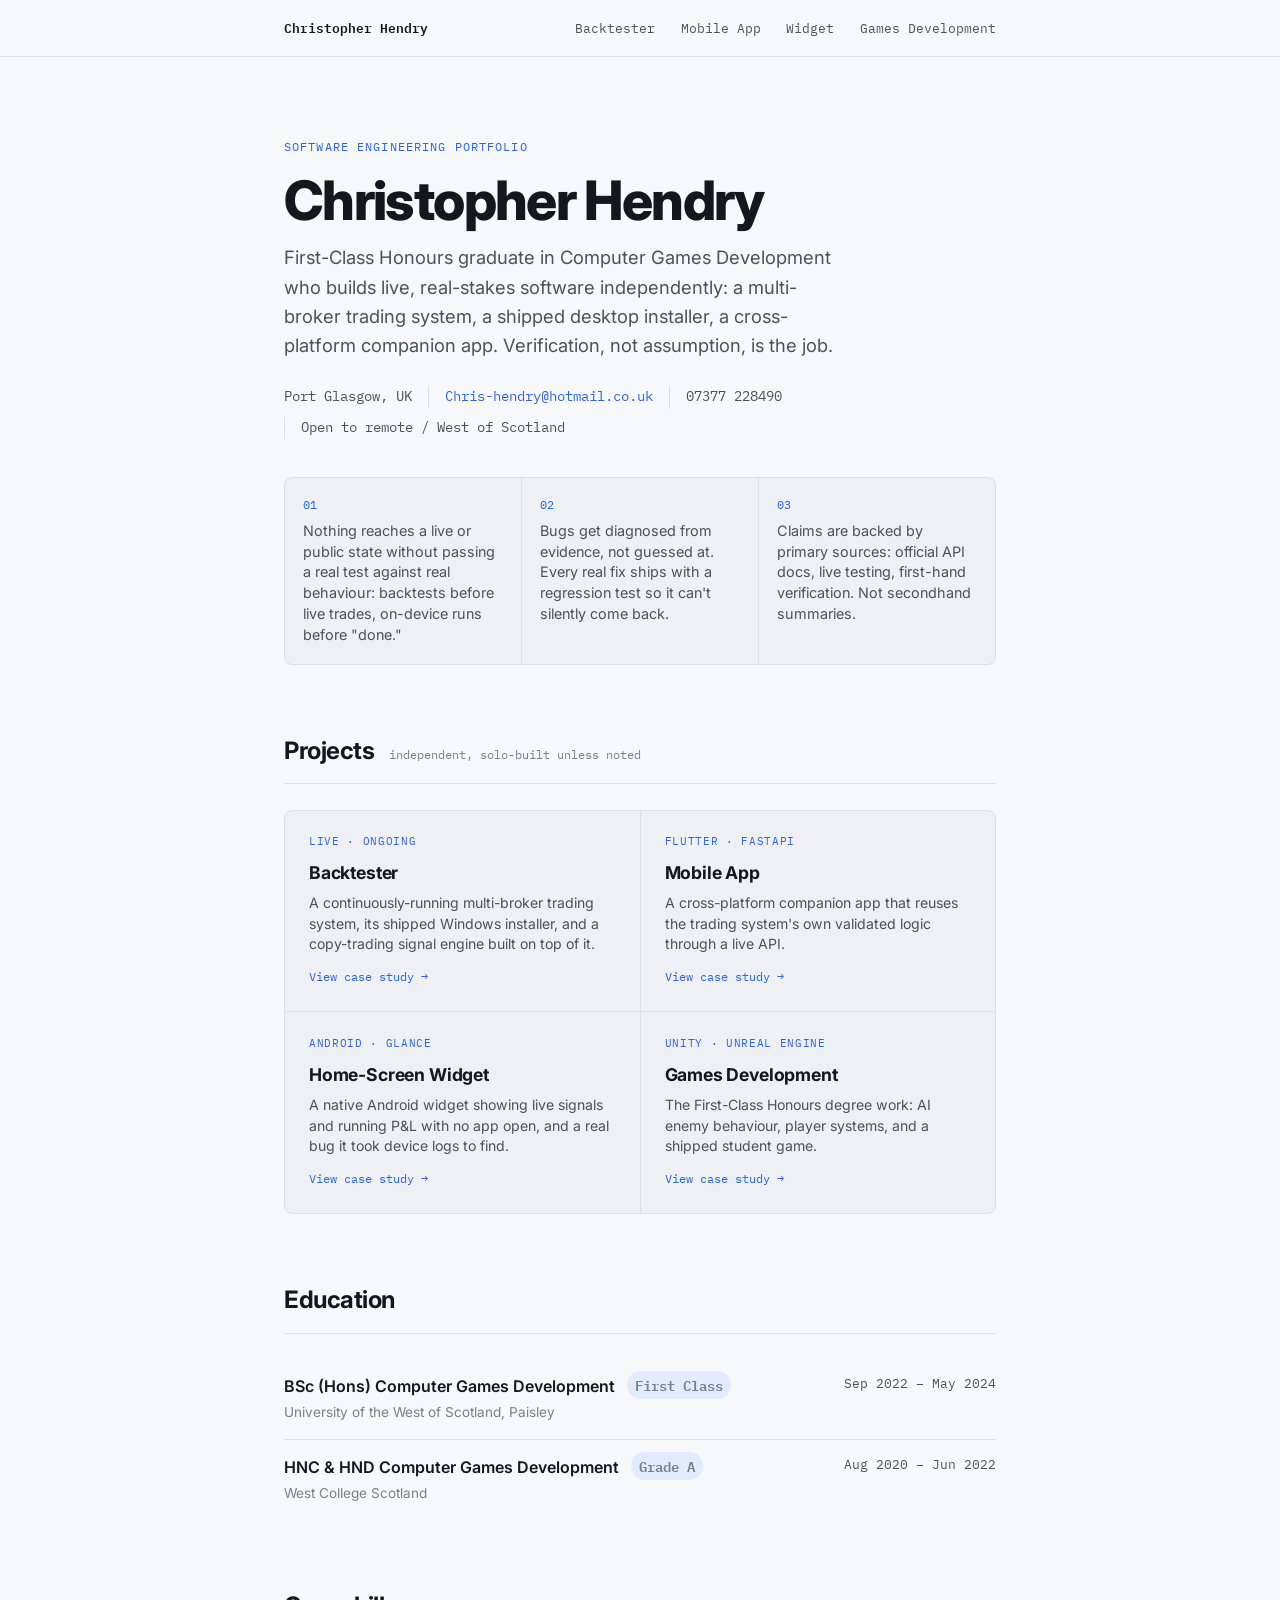
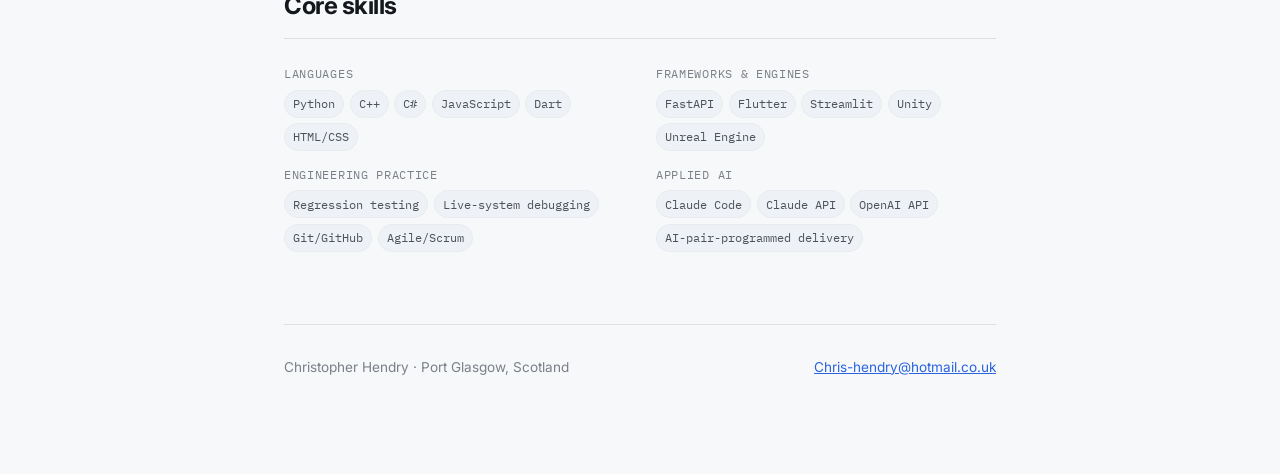
==== index.html @ 82032f60 "Split into a multi-page site Separate pages for backtester, mobile app, and widget instead of one lo" ====
<!doctype html>
<html lang="en">
<head>
<meta charset="utf-8">
<meta name="viewport" content="width=device-width, initial-scale=1">
<title>Christopher Hendry</title>
<meta name="description" content="Software engineering portfolio: a live multi-broker trading system, a shipped desktop installer, a mobile companion app, and games development work.">
<link rel="stylesheet" href="styles.css">
</head>
<body>

<nav class="site-nav">
  <div class="site-nav-inner">
    <a class="brand" href="index.html">Christopher Hendry</a>
    <a href="backtester.html">Backtester</a>
    <a href="mobile-app.html">Mobile App</a>
    <a href="widget.html">Widget</a>
    <a href="games-development.html">Games Development</a>
  </div>
</nav>

<div class="wrap">

  <header class="hero">
    <p class="eyebrow">Software Engineering Portfolio</p>
    <h1>Christopher Hendry</h1>
    <p class="tagline">First-Class Honours graduate in Computer Games Development who builds live, real-stakes software independently: a multi-broker trading system, a shipped desktop installer, a cross-platform companion app. Verification, not assumption, is the job.</p>
    <div class="contact-row">
      <span>Port Glasgow, UK</span>
      <a href="mailto:Chris-hendry@hotmail.co.uk">Chris-hendry@hotmail.co.uk</a>
      <span>07377 228490</span>
      <span>Open to remote / West of Scotland</span>
    </div>

    <div class="principles">
      <div class="principle">
        <span class="num">01</span>
        <p>Nothing reaches a live or public state without passing a real test against real behaviour: backtests before live trades, on-device runs before "done."</p>
      </div>
      <div class="principle">
        <span class="num">02</span>
        <p>Bugs get diagnosed from evidence, not guessed at. Every real fix ships with a regression test so it can't silently come back.</p>
      </div>
      <div class="principle">
        <span class="num">03</span>
        <p>Claims are backed by primary sources: official API docs, live testing, first-hand verification. Not secondhand summaries.</p>
      </div>
    </div>
  </header>

  <section>
    <div class="section-head">
      <h2>Projects</h2>
      <span class="section-note">independent, solo-built unless noted</span>
    </div>

    <div class="project-grid">
      <a class="project-card" href="backtester.html">
        <div class="tag-line">Live · Ongoing</div>
        <h3>Backtester</h3>
        <p>A continuously-running multi-broker trading system, its shipped Windows installer, and a copy-trading signal engine built on top of it.</p>
        <span class="go">View case study →</span>
      </a>
      <a class="project-card" href="mobile-app.html">
        <div class="tag-line">Flutter · FastAPI</div>
        <h3>Mobile App</h3>
        <p>A cross-platform companion app that reuses the trading system's own validated logic through a live API.</p>
        <span class="go">View case study →</span>
      </a>
      <a class="project-card" href="widget.html">
        <div class="tag-line">Android · Glance</div>
        <h3>Home-Screen Widget</h3>
        <p>A native Android widget showing live signals and running P&amp;L with no app open, and a real bug it took device logs to find.</p>
        <span class="go">View case study →</span>
      </a>
      <a class="project-card" href="games-development.html">
        <div class="tag-line">Unity · Unreal Engine</div>
        <h3>Games Development</h3>
        <p>The First-Class Honours degree work: AI enemy behaviour, player systems, and a shipped student game.</p>
        <span class="go">View case study →</span>
      </a>
    </div>
  </section>

  <section>
    <div class="section-head"><h2>Education</h2></div>
    <div class="edu-row">
      <div class="what"><strong>BSc (Hons) Computer Games Development <span class="grade">First Class</span></strong><span>University of the West of Scotland, Paisley</span></div>
      <div class="when">Sep 2022 – May 2024</div>
    </div>
    <div class="edu-row">
      <div class="what"><strong>HNC &amp; HND Computer Games Development <span class="grade">Grade A</span></strong><span>West College Scotland</span></div>
      <div class="when">Aug 2020 – Jun 2022</div>
    </div>
  </section>

  <section>
    <div class="section-head"><h2>Core skills</h2></div>
    <div class="skills-grid">
      <div>
        <div class="group-label">Languages</div>
        <div class="tags"><span>Python</span><span>C++</span><span>C#</span><span>JavaScript</span><span>Dart</span><span>HTML/CSS</span></div>
      </div>
      <div>
        <div class="group-label">Frameworks &amp; engines</div>
        <div class="tags"><span>FastAPI</span><span>Flutter</span><span>Streamlit</span><span>Unity</span><span>Unreal Engine</span></div>
      </div>
      <div>
        <div class="group-label">Engineering practice</div>
        <div class="tags"><span>Regression testing</span><span>Live-system debugging</span><span>Git/GitHub</span><span>Agile/Scrum</span></div>
      </div>
      <div>
        <div class="group-label">Applied AI</div>
        <div class="tags"><span>Claude Code</span><span>Claude API</span><span>OpenAI API</span><span>AI-pair-programmed delivery</span></div>
      </div>
    </div>
  </section>

  <footer>
    <span>Christopher Hendry · Port Glasgow, Scotland</span>
    <a href="mailto:Chris-hendry@hotmail.co.uk">Chris-hendry@hotmail.co.uk</a>
  </footer>

</div>
</body>
</html>
---- styles.css ----
@import url('https://fonts.googleapis.com/css2?family=Inter:wght@100..900&family=IBM+Plex+Mono:wght@400;500;600&display=swap');

:root {
  --bg: #0a0b0d;
  --bg-raised: #131519;
  --bg-raised-2: #1a1d22;
  --ink: #eef0f2;
  --ink-soft: #a7adb6;
  --ink-faint: #6b7178;
  --rule: rgba(255,255,255,0.10);
  --rule-soft: rgba(255,255,255,0.06);
  --accent: #5a93ff;
  --accent-bright: #85b2ff;
  --accent-ink: #dbe7ff;
  --accent-soft: rgba(90,147,255,0.14);
  --tag-bg: rgba(255,255,255,0.05);
  --tag-ink: #c3c8d1;
  --link: #85b2ff;
}

@media (prefers-color-scheme: light) {
  :root:not([data-theme="dark"]) {
    --bg: #f7f8fa;
    --bg-raised: #eef0f3;
    --bg-raised-2: #e4e7ec;
    --ink: #14171c;
    --ink-soft: #4b525a;
    --ink-faint: #7a8087;
    --rule: #dde1e6;
    --rule-soft: #e8ebef;
    --accent: #2b64e0;
    --accent-bright: #1d4fc0;
    --accent-ink: #123a8f;
    --accent-soft: #e2ebff;
    --tag-bg: #eef1f5;
    --tag-ink: #3c434b;
    --link: #2b64e0;
  }
}

:root[data-theme="light"] {
  --bg: #f7f8fa;
  --bg-raised: #eef0f3;
  --bg-raised-2: #e4e7ec;
  --ink: #14171c;
  --ink-soft: #4b525a;
  --ink-faint: #7a8087;
  --rule: #dde1e6;
  --rule-soft: #e8ebef;
  --accent: #2b64e0;
  --accent-bright: #1d4fc0;
  --accent-ink: #123a8f;
  --accent-soft: #e2ebff;
  --tag-bg: #eef1f5;
  --tag-ink: #3c434b;
  --link: #2b64e0;
}

* { box-sizing: border-box; }
html { background: var(--bg); }
body {
  background: var(--bg);
  color: var(--ink);
  font-family: 'Inter', system-ui, -apple-system, sans-serif;
  font-size: 16px;
  line-height: 1.6;
  margin: 0;
}
::selection { background: var(--accent-soft); color: var(--accent-ink); }
a { color: var(--link); }

.wrap { max-width: 760px; margin: 0 auto; padding: 0 1.5rem 6rem; }

/* ---------- Site nav ---------- */
.site-nav {
  border-bottom: 1px solid var(--rule);
  margin-bottom: 3rem;
}
.site-nav-inner {
  max-width: 760px;
  margin: 0 auto;
  padding: 1.1rem 1.5rem;
  display: flex;
  align-items: center;
  gap: 1.6rem;
  flex-wrap: wrap;
}
.site-nav a {
  font-family: 'IBM Plex Mono', monospace;
  font-size: 0.82rem;
  text-decoration: none;
  color: var(--ink-soft);
}
.site-nav a.brand {
  color: var(--ink);
  font-weight: 600;
  margin-right: auto;
}
.site-nav a:not(.brand):hover { color: var(--ink); }
.site-nav a.active { color: var(--accent); }

/* ---------- Hero (index only) ---------- */
header.hero { padding-top: 2rem; margin-bottom: 3.5rem; }
.eyebrow {
  font-family: 'IBM Plex Mono', monospace;
  font-size: 0.78rem;
  letter-spacing: 0.09em;
  text-transform: uppercase;
  color: var(--accent);
  margin: 0 0 0.9rem;
}
h1 {
  font-family: 'Inter', sans-serif;
  font-weight: 800;
  font-size: clamp(2.4rem, 6vw, 3.4rem);
  line-height: 1.05;
  margin: 0 0 0.9rem;
  text-wrap: balance;
  letter-spacing: -0.03em;
}
.tagline {
  font-size: 1.15rem;
  color: var(--ink-soft);
  max-width: 46ch;
  text-wrap: balance;
  margin: 0 0 1.6rem;
}
.contact-row {
  display: flex;
  flex-wrap: wrap;
  gap: 0.5rem 0;
  font-family: 'IBM Plex Mono', monospace;
  font-size: 0.85rem;
  color: var(--ink-soft);
}
.contact-row span, .contact-row a {
  padding: 0 1rem;
  border-left: 1px solid var(--rule);
}
.contact-row span:first-child, .contact-row a:first-child {
  padding-left: 0;
  border-left: none;
}
.contact-row a { text-decoration: none; border-bottom: 1px solid transparent; }
.contact-row a:hover { border-bottom-color: var(--link); }

.principles {
  display: grid;
  grid-template-columns: repeat(3, 1fr);
  gap: 1px;
  background: var(--rule);
  border: 1px solid var(--rule);
  border-radius: 8px;
  overflow: hidden;
  margin: 2.4rem 0 0;
}
.principle { background: var(--bg-raised); padding: 1.1rem 1.15rem; }
.principle .num {
  font-family: 'IBM Plex Mono', monospace;
  font-size: 0.72rem;
  color: var(--accent);
  display: block;
  margin-bottom: 0.4rem;
}
.principle p { margin: 0; font-size: 0.9rem; color: var(--ink-soft); line-height: 1.45; }

/* ---------- Sections ---------- */
section { margin-top: 4.2rem; }
.section-head {
  display: flex;
  align-items: baseline;
  gap: 0.9rem;
  margin-bottom: 1.6rem;
  border-bottom: 1px solid var(--rule);
  padding-bottom: 0.8rem;
}
.section-head h2 {
  font-family: 'Inter', sans-serif;
  font-weight: 700;
  font-size: 1.5rem;
  letter-spacing: -0.02em;
  margin: 0;
}
.section-head .section-note {
  font-family: 'IBM Plex Mono', monospace;
  font-size: 0.75rem;
  color: var(--ink-faint);
}

/* ---------- Project hub cards (index only) ---------- */
.project-grid {
  display: grid;
  grid-template-columns: 1fr 1fr;
  gap: 1px;
  background: var(--rule);
  border: 1px solid var(--rule);
  border-radius: 8px;
  overflow: hidden;
}
.project-card {
  background: var(--bg-raised);
  padding: 1.4rem 1.5rem;
  text-decoration: none;
  color: inherit;
  display: block;
  transition: background 0.15s ease;
}
.project-card:hover { background: var(--bg-raised-2); }
.project-card .tag-line {
  font-family: 'IBM Plex Mono', monospace;
  font-size: 0.7rem;
  color: var(--accent);
  text-transform: uppercase;
  letter-spacing: 0.06em;
  margin-bottom: 0.5rem;
}
.project-card h3 {
  font-family: 'Inter', sans-serif;
  font-weight: 700;
  font-size: 1.1rem;
  letter-spacing: -0.01em;
  margin: 0 0 0.4rem;
  color: var(--ink);
}
.project-card p { margin: 0; font-size: 0.88rem; color: var(--ink-soft); line-height: 1.45; }
.project-card .go {
  display: inline-block;
  margin-top: 0.8rem;
  font-family: 'IBM Plex Mono', monospace;
  font-size: 0.78rem;
  color: var(--accent);
}

/* ---------- Page header (sub-pages) ---------- */
.page-header { padding-top: 2.5rem; margin-bottom: 3rem; }
.page-header .eyebrow { margin-bottom: 0.7rem; }
.page-header h1 { font-size: clamp(2rem, 5vw, 2.6rem); }
.page-header .tagline { font-size: 1.05rem; }

/* ---------- Case studies ---------- */
.case { padding: 1.8rem 0; border-bottom: 1px solid var(--rule); }
.case:last-child { border-bottom: none; }
.case-head {
  display: flex;
  justify-content: space-between;
  align-items: baseline;
  gap: 1rem;
  flex-wrap: wrap;
  margin-bottom: 0.5rem;
}
.case h3 {
  font-family: 'Inter', sans-serif;
  font-weight: 700;
  font-size: 1.25rem;
  letter-spacing: -0.015em;
  margin: 0;
}
.case .kind { font-family: 'IBM Plex Mono', monospace; font-size: 0.72rem; color: var(--ink-faint); white-space: nowrap; }
.case .summary { color: var(--ink-soft); margin: 0 0 0.9rem; max-width: 62ch; }

.stack { display: flex; flex-wrap: wrap; gap: 0.4rem; margin-bottom: 1.1rem; }
.stack span {
  font-family: 'IBM Plex Mono', monospace;
  font-size: 0.72rem;
  background: var(--tag-bg);
  color: var(--tag-ink);
  border: 1px solid var(--rule-soft);
  padding: 0.22rem 0.55rem;
  border-radius: 999px;
}

/* ---------- Image gallery ---------- */
.gallery { display: grid; grid-template-columns: repeat(auto-fill, minmax(150px, 1fr)); gap: 1rem; margin-top: 0.4rem; }
.gallery figure { margin: 0; background: var(--bg-raised); border: 1px solid var(--rule); border-radius: 8px; overflow: hidden; }
.gallery img { display: block; width: 100%; aspect-ratio: 9 / 19.5; object-fit: cover; object-position: top; border-bottom: 1px solid var(--rule); cursor: zoom-in; }
.gallery-wide { grid-template-columns: repeat(auto-fill, minmax(260px, 1fr)); }
.gallery-wide img { aspect-ratio: 16 / 10; object-position: top left; }
.gallery-single { grid-template-columns: minmax(220px, 320px); }
.gallery figcaption { padding: 0.6rem 0.7rem; font-size: 0.78rem; color: var(--ink-soft); line-height: 1.4; }
.gallery figcaption strong { color: var(--ink); }

.lightbox {
  position: fixed; inset: 0; background: rgba(3,4,5,0.88);
  display: none; align-items: center; justify-content: center;
  padding: 3vh 2vw; z-index: 50; cursor: zoom-out;
}
.lightbox.open { display: flex; }
.lightbox img { max-height: 94vh; max-width: 92vw; border-radius: 8px; box-shadow: 0 20px 60px rgba(0,0,0,0.5); }

/* ---------- Video embed ---------- */
.video-embed {
  position: relative;
  width: 100%;
  aspect-ratio: 16 / 9;
  background: var(--bg-raised);
  border: 1px solid var(--rule);
  border-radius: 8px;
  overflow: hidden;
  margin: 1.4rem 0;
}
.video-embed iframe { position: absolute; inset: 0; width: 100%; height: 100%; border: 0; }
.video-caption { font-size: 0.85rem; color: var(--ink-soft); margin-top: -0.6rem; margin-bottom: 1.4rem; }

/* ---------- Log entries ---------- */
.log { margin: 0; padding: 0; list-style: none; }
.log li { display: grid; grid-template-columns: 5.5rem 1fr; gap: 0.9rem; padding: 0.55rem 0; font-size: 0.93rem; align-items: baseline; }
.log li + li { border-top: 1px dashed var(--rule); }
.log .tag {
  font-family: 'IBM Plex Mono', monospace;
  font-size: 0.68rem;
  letter-spacing: 0.04em;
  text-transform: uppercase;
  color: var(--accent);
  padding-top: 0.15rem;
}
.log p { margin: 0; color: var(--ink-soft); }
.log strong { color: var(--ink); font-weight: 600; }

/* ---------- Education / skills (index only) ---------- */
.edu-row { display: flex; justify-content: space-between; gap: 1rem; flex-wrap: wrap; padding: 0.9rem 0; border-bottom: 1px solid var(--rule); }
.edu-row:last-child { border-bottom: none; }
.edu-row .what strong { display: block; font-size: 1rem; font-weight: 600; }
.edu-row .what span { color: var(--ink-faint); font-size: 0.85rem; }
.edu-row .when { font-family: 'IBM Plex Mono', monospace; font-size: 0.8rem; color: var(--ink-soft); white-space: nowrap; }
.grade {
  font-family: 'IBM Plex Mono', monospace;
  font-size: 0.72rem;
  color: var(--accent-ink);
  background: var(--accent-soft);
  padding: 0.15rem 0.5rem;
  border-radius: 999px;
  margin-left: 0.5rem;
}

.skills-grid { display: grid; grid-template-columns: 1fr 1fr; gap: 0.9rem 2rem; }
.skills-grid .group-label {
  font-family: 'IBM Plex Mono', monospace;
  font-size: 0.72rem;
  text-transform: uppercase;
  letter-spacing: 0.06em;
  color: var(--ink-faint);
  margin-bottom: 0.4rem;
}
.skills-grid .tags { display: flex; flex-wrap: wrap; gap: 0.35rem; }
.skills-grid .tags span {
  font-family: 'IBM Plex Mono', monospace;
  font-size: 0.76rem;
  color: var(--ink-soft);
  background: var(--tag-bg);
  border: 1px solid var(--rule-soft);
  padding: 0.2rem 0.5rem;
  border-radius: 999px;
}

footer {
  margin-top: 4.5rem;
  padding-top: 2rem;
  border-top: 1px solid var(--rule);
  color: var(--ink-faint);
  font-size: 0.85rem;
  display: flex;
  justify-content: space-between;
  flex-wrap: wrap;
  gap: 0.6rem;
}

@media (max-width: 620px) {
  .wrap { padding: 0 1.25rem 4rem; }
  .principles { grid-template-columns: 1fr; }
  .project-grid { grid-template-columns: 1fr; }
  .skills-grid { grid-template-columns: 1fr; }
  .log li { grid-template-columns: 1fr; gap: 0.15rem; }
  .contact-row span, .contact-row a { border-left: none; padding: 0; }
}
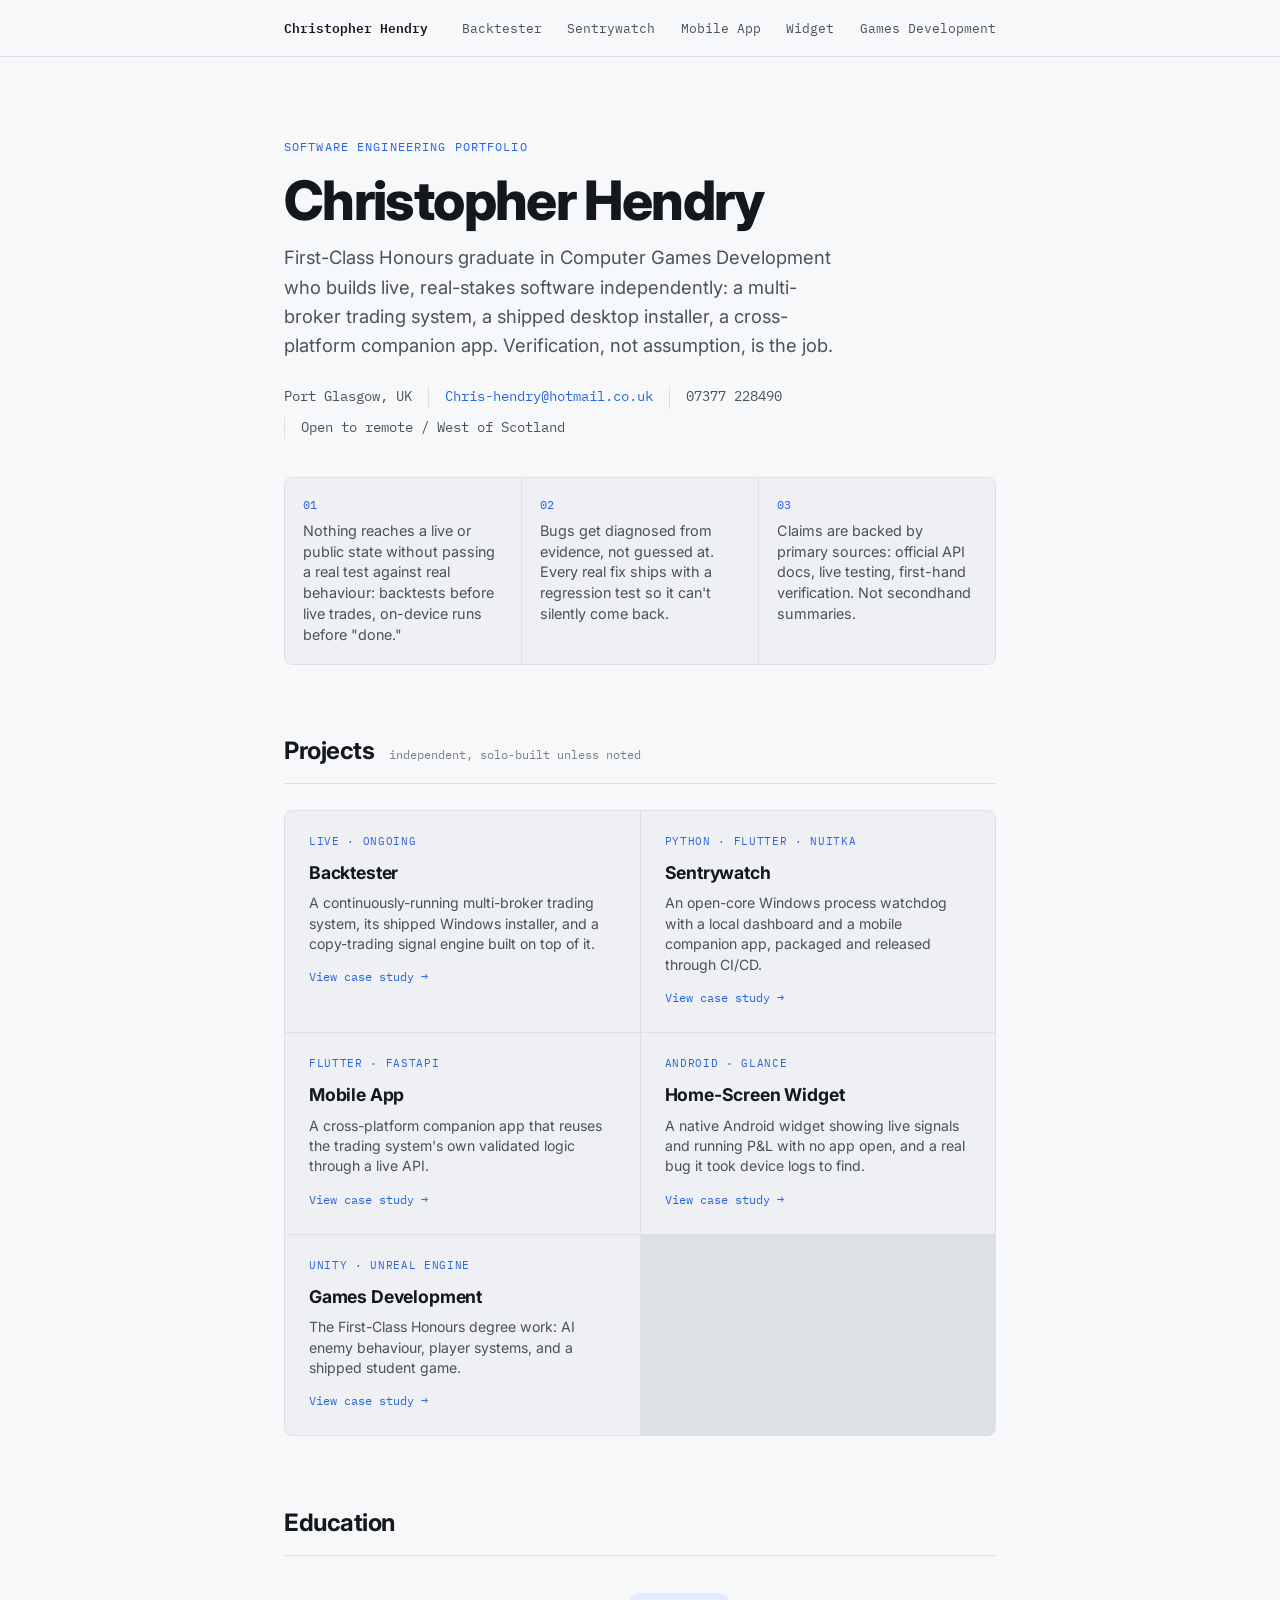
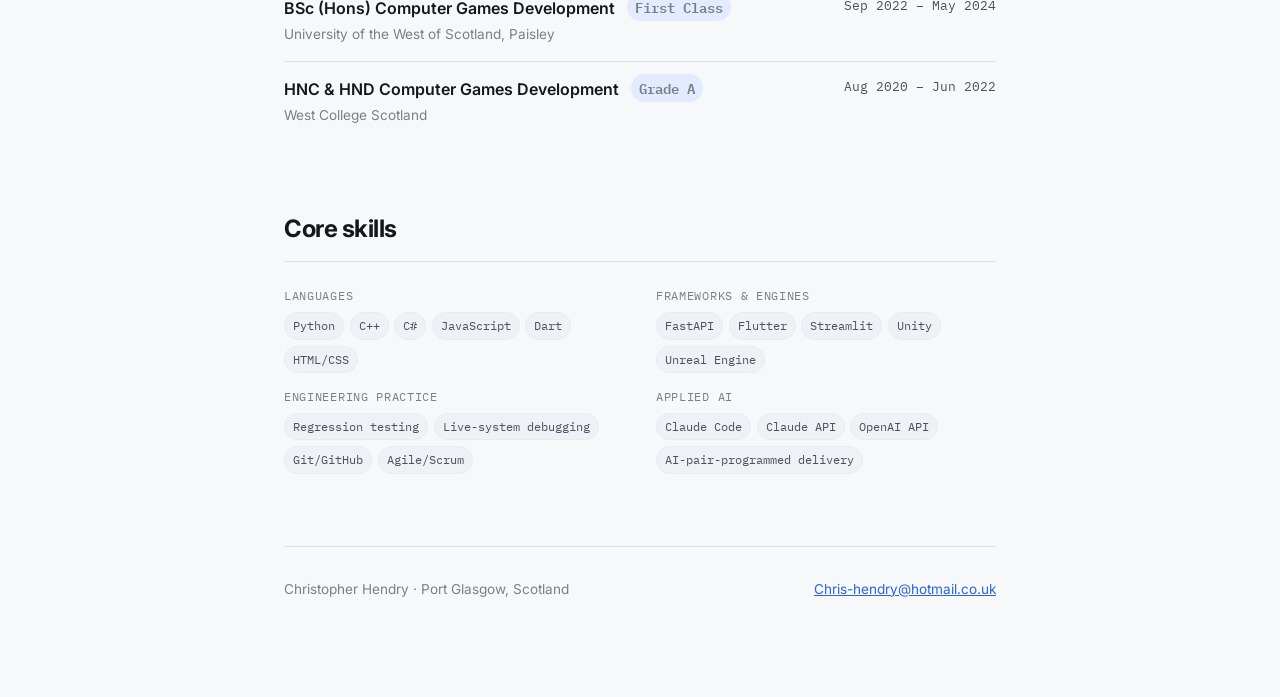
==== commit d1781d2e: "Add Sentrywatch case study page Open-core Windows process watchdog with a local dashboard and a Flut" ====
--- a/index.html
+++ b/index.html
@@ -13,6 +13,7 @@
   <div class="site-nav-inner">
     <a class="brand" href="index.html">Christopher Hendry</a>
     <a href="backtester.html">Backtester</a>
+    <a href="sentrywatch.html">Sentrywatch</a>
     <a href="mobile-app.html">Mobile App</a>
     <a href="widget.html">Widget</a>
     <a href="games-development.html">Games Development</a>
@@ -59,6 +60,12 @@
         <div class="tag-line">Live · Ongoing</div>
         <h3>Backtester</h3>
         <p>A continuously-running multi-broker trading system, its shipped Windows installer, and a copy-trading signal engine built on top of it.</p>
+        <span class="go">View case study →</span>
+      </a>
+      <a class="project-card" href="sentrywatch.html">
+        <div class="tag-line">Python · Flutter · Nuitka</div>
+        <h3>Sentrywatch</h3>
+        <p>An open-core Windows process watchdog with a local dashboard and a mobile companion app, packaged and released through CI/CD.</p>
         <span class="go">View case study →</span>
       </a>
       <a class="project-card" href="mobile-app.html">
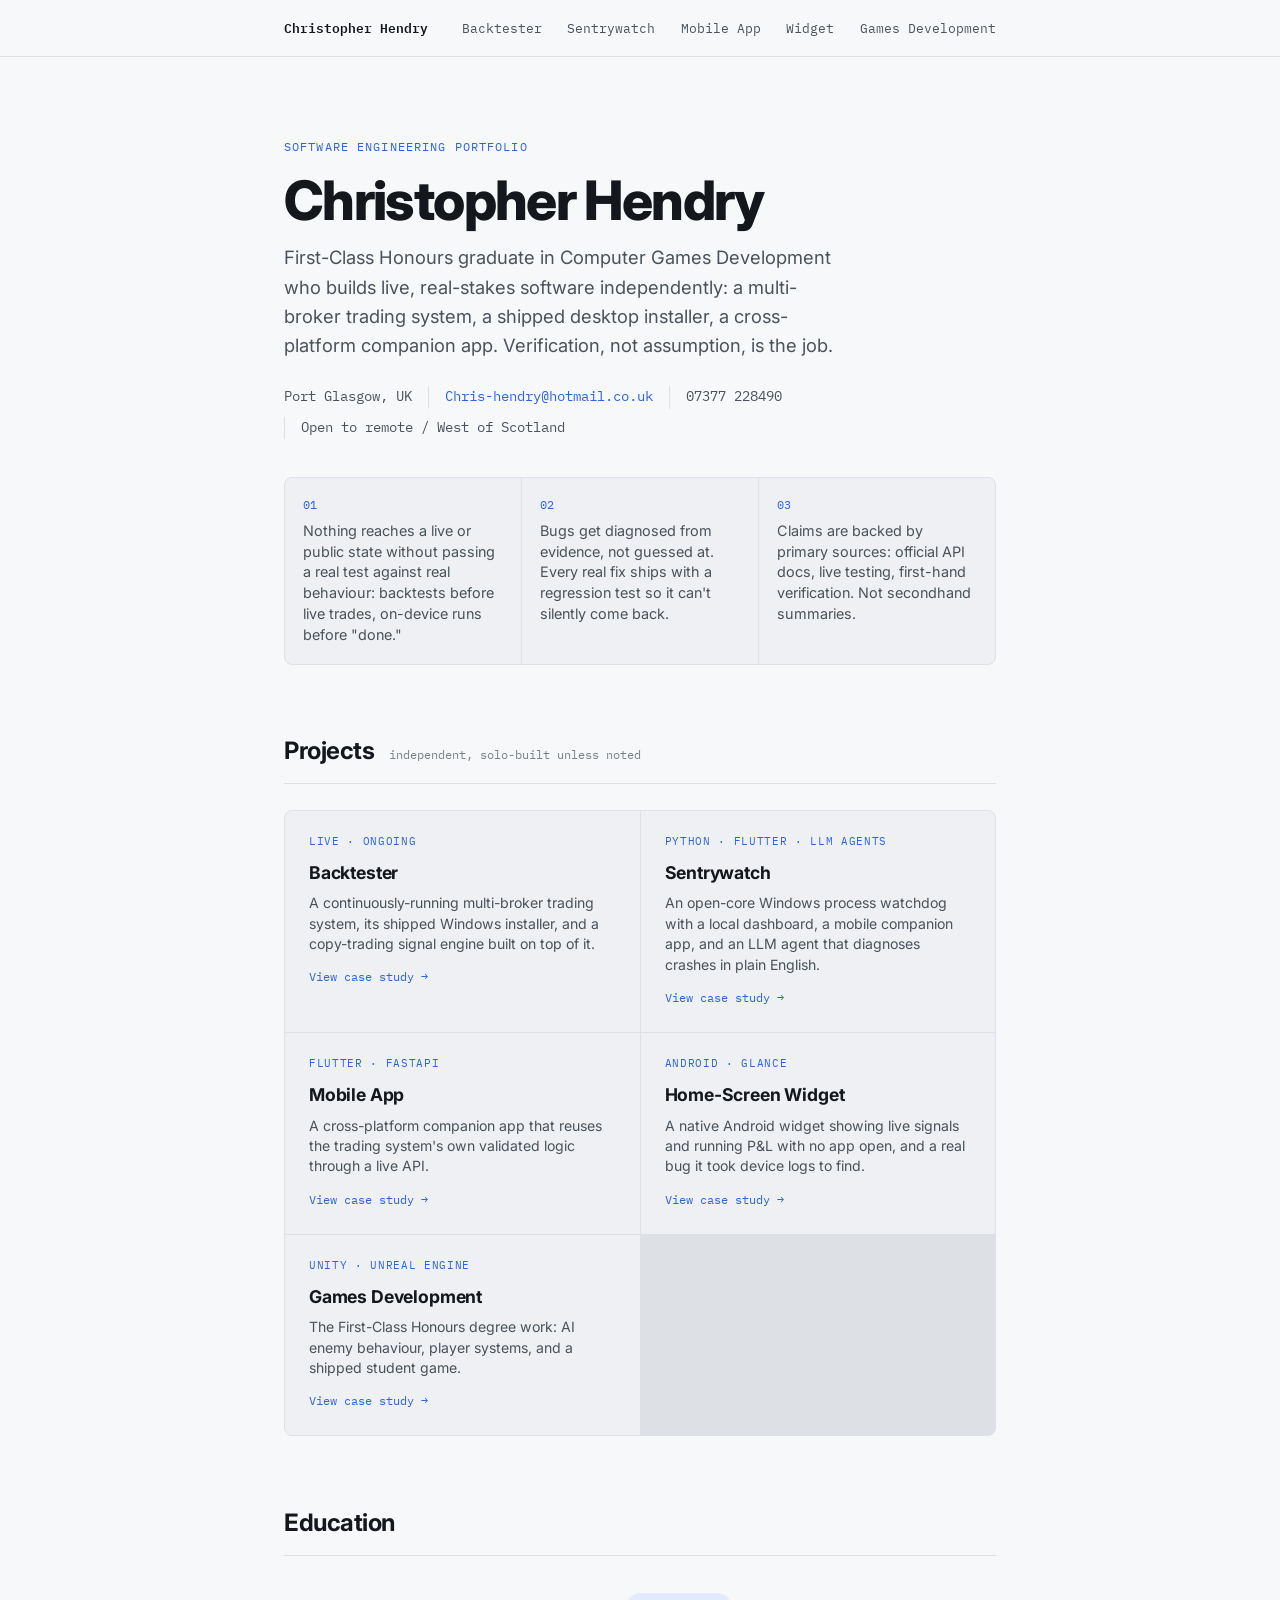
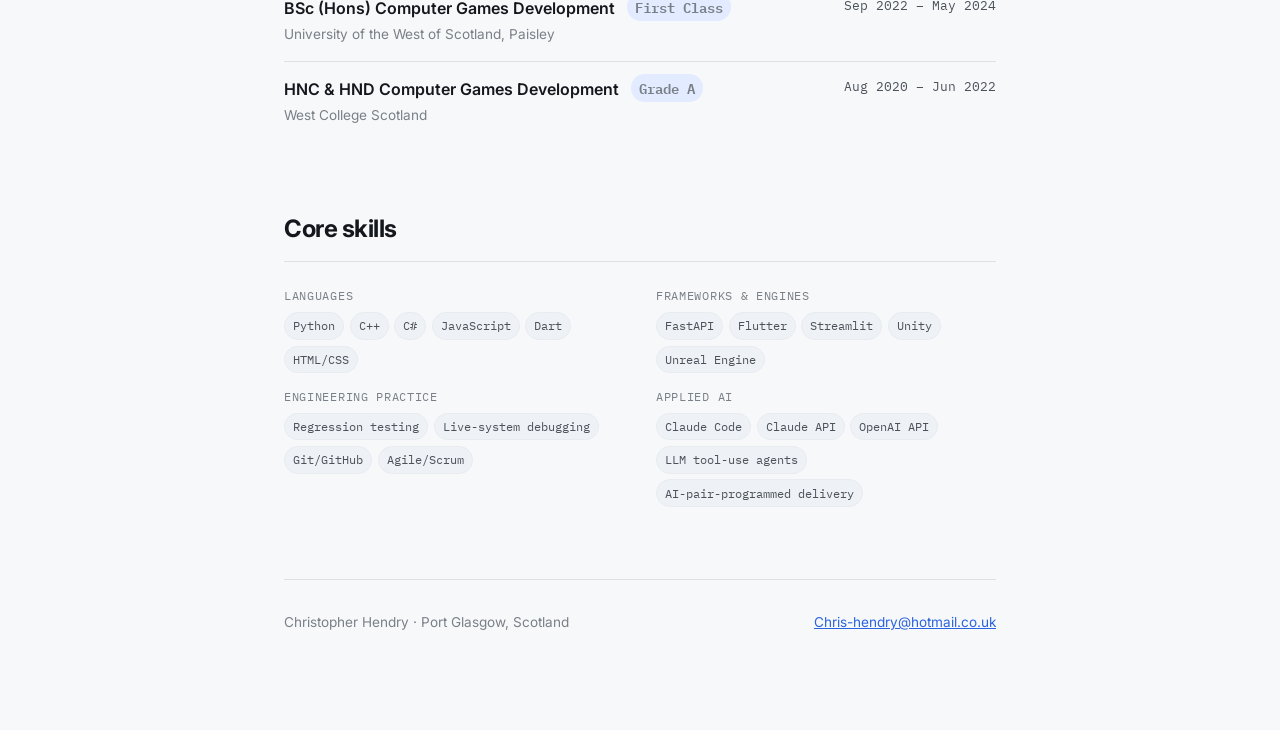
==== commit 09709b8c: "Add the AI Incident Copilot to the Sentrywatch case study New third case block covering the LLM tool" ====
--- a/index.html
+++ b/index.html
@@ -63,9 +63,9 @@
         <span class="go">View case study →</span>
       </a>
       <a class="project-card" href="sentrywatch.html">
-        <div class="tag-line">Python · Flutter · Nuitka</div>
+        <div class="tag-line">Python · Flutter · LLM Agents</div>
         <h3>Sentrywatch</h3>
-        <p>An open-core Windows process watchdog with a local dashboard and a mobile companion app, packaged and released through CI/CD.</p>
+        <p>An open-core Windows process watchdog with a local dashboard, a mobile companion app, and an LLM agent that diagnoses crashes in plain English.</p>
         <span class="go">View case study →</span>
       </a>
       <a class="project-card" href="mobile-app.html">
@@ -118,7 +118,7 @@
       </div>
       <div>
         <div class="group-label">Applied AI</div>
-        <div class="tags"><span>Claude Code</span><span>Claude API</span><span>OpenAI API</span><span>AI-pair-programmed delivery</span></div>
+        <div class="tags"><span>Claude Code</span><span>Claude API</span><span>OpenAI API</span><span>LLM tool-use agents</span><span>AI-pair-programmed delivery</span></div>
       </div>
     </div>
   </section>
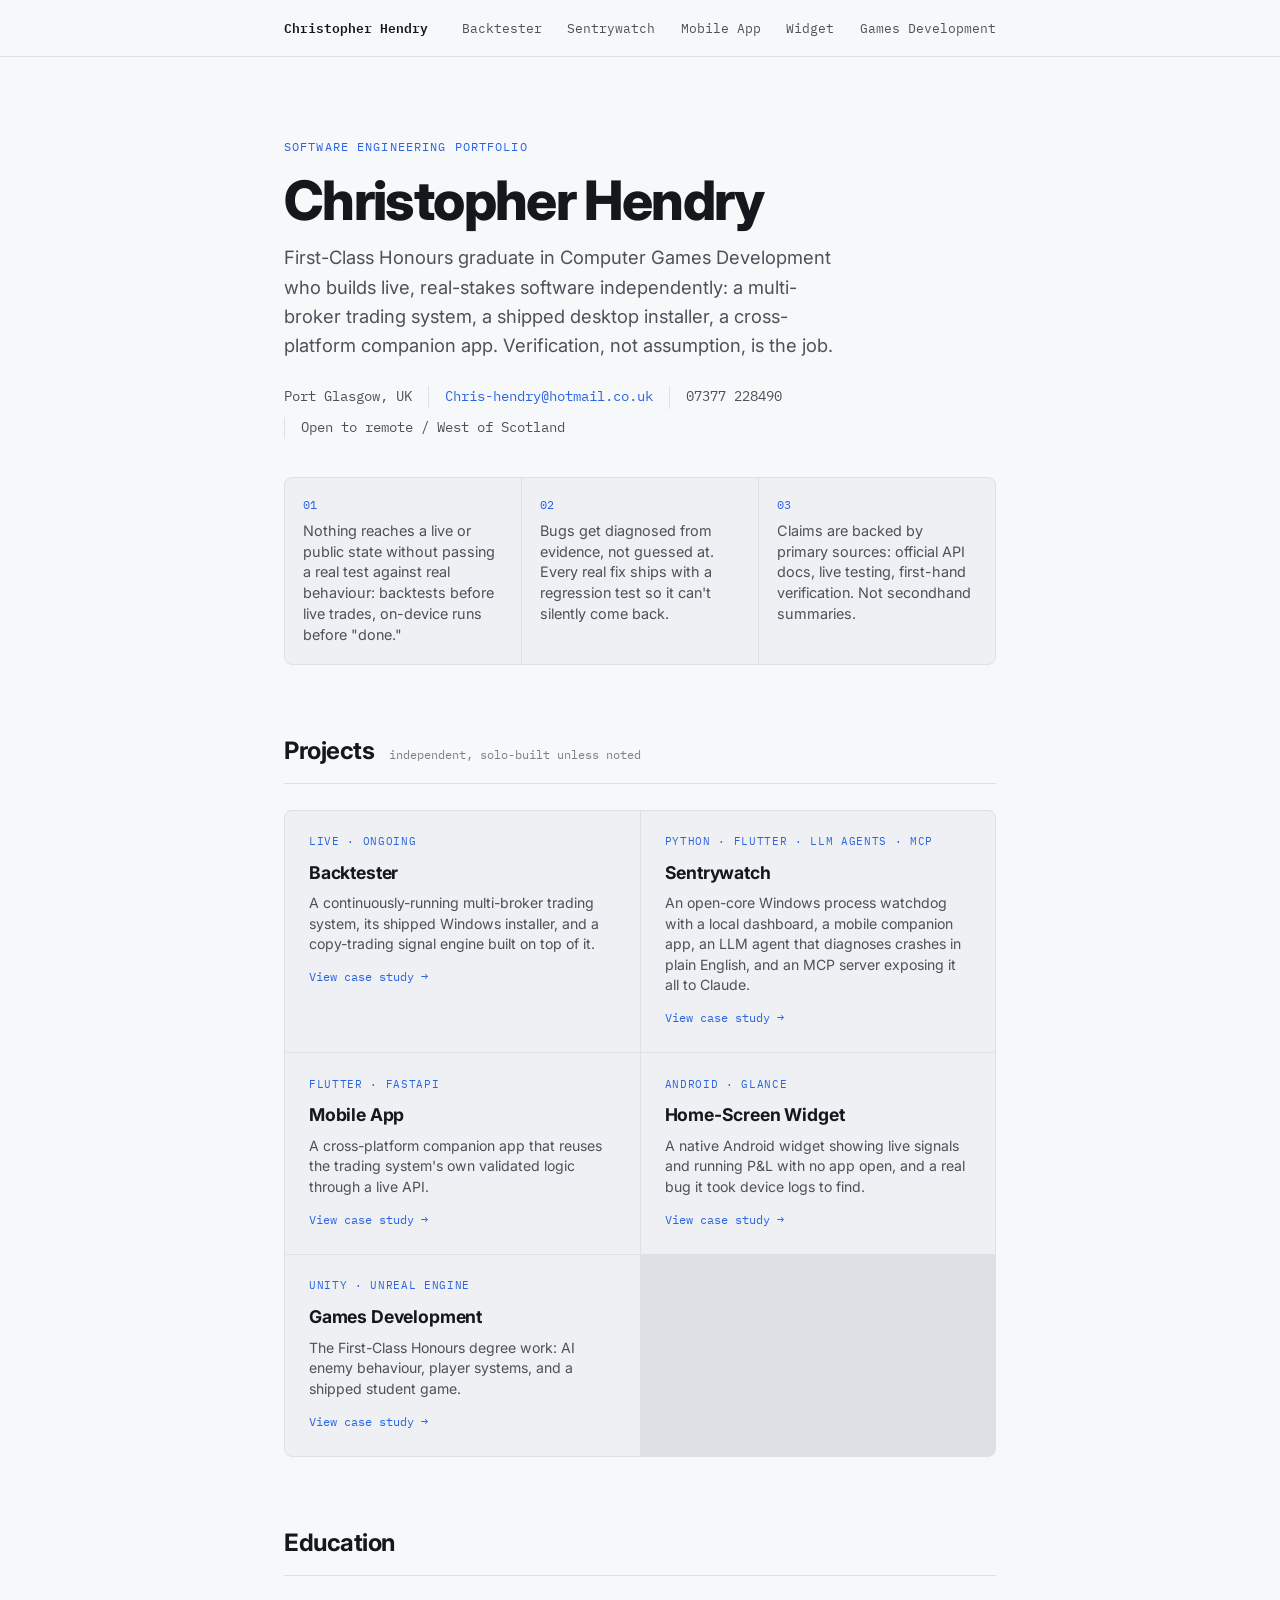
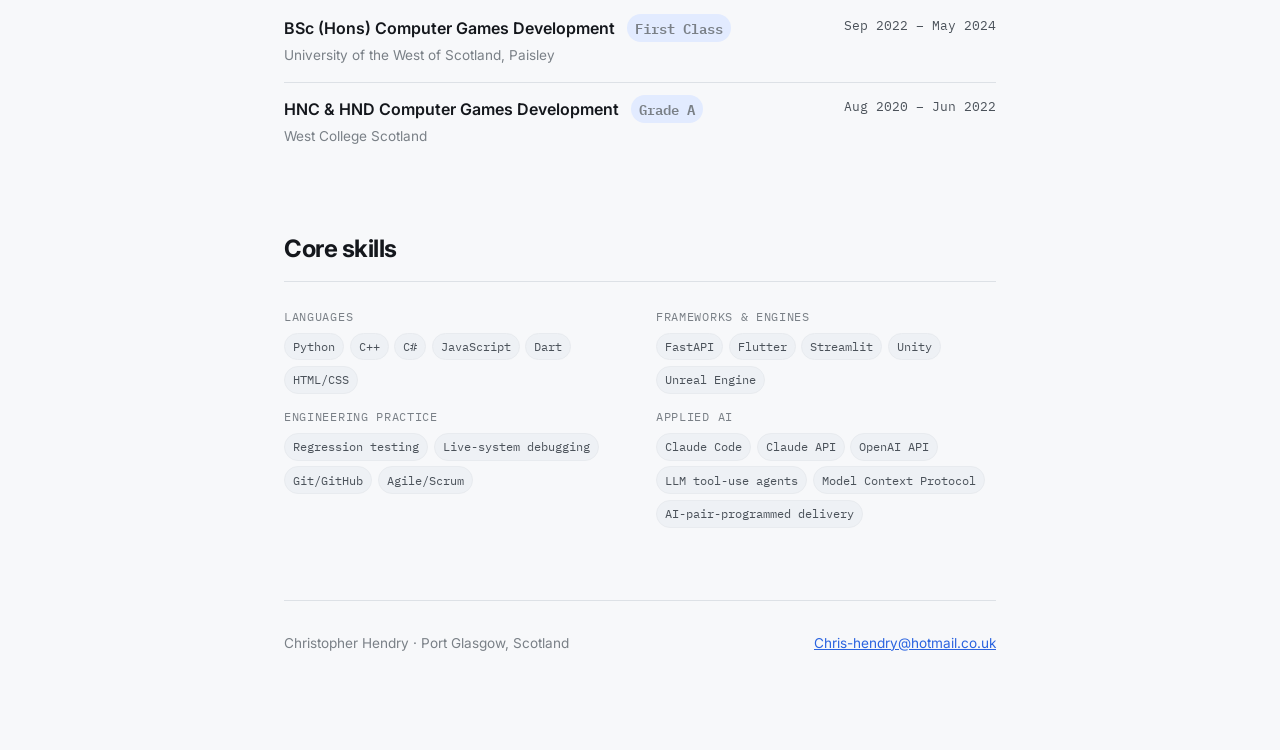
==== commit ea43e7a3: "Add Sentrywatch's MCP server to the case study Fourth case block for Sentrywatch: a real Model Conte" ====
--- a/index.html
+++ b/index.html
@@ -63,9 +63,9 @@
         <span class="go">View case study →</span>
       </a>
       <a class="project-card" href="sentrywatch.html">
-        <div class="tag-line">Python · Flutter · LLM Agents</div>
+        <div class="tag-line">Python · Flutter · LLM Agents · MCP</div>
         <h3>Sentrywatch</h3>
-        <p>An open-core Windows process watchdog with a local dashboard, a mobile companion app, and an LLM agent that diagnoses crashes in plain English.</p>
+        <p>An open-core Windows process watchdog with a local dashboard, a mobile companion app, an LLM agent that diagnoses crashes in plain English, and an MCP server exposing it all to Claude.</p>
         <span class="go">View case study →</span>
       </a>
       <a class="project-card" href="mobile-app.html">
@@ -118,7 +118,7 @@
       </div>
       <div>
         <div class="group-label">Applied AI</div>
-        <div class="tags"><span>Claude Code</span><span>Claude API</span><span>OpenAI API</span><span>LLM tool-use agents</span><span>AI-pair-programmed delivery</span></div>
+        <div class="tags"><span>Claude Code</span><span>Claude API</span><span>OpenAI API</span><span>LLM tool-use agents</span><span>Model Context Protocol</span><span>AI-pair-programmed delivery</span></div>
       </div>
     </div>
   </section>
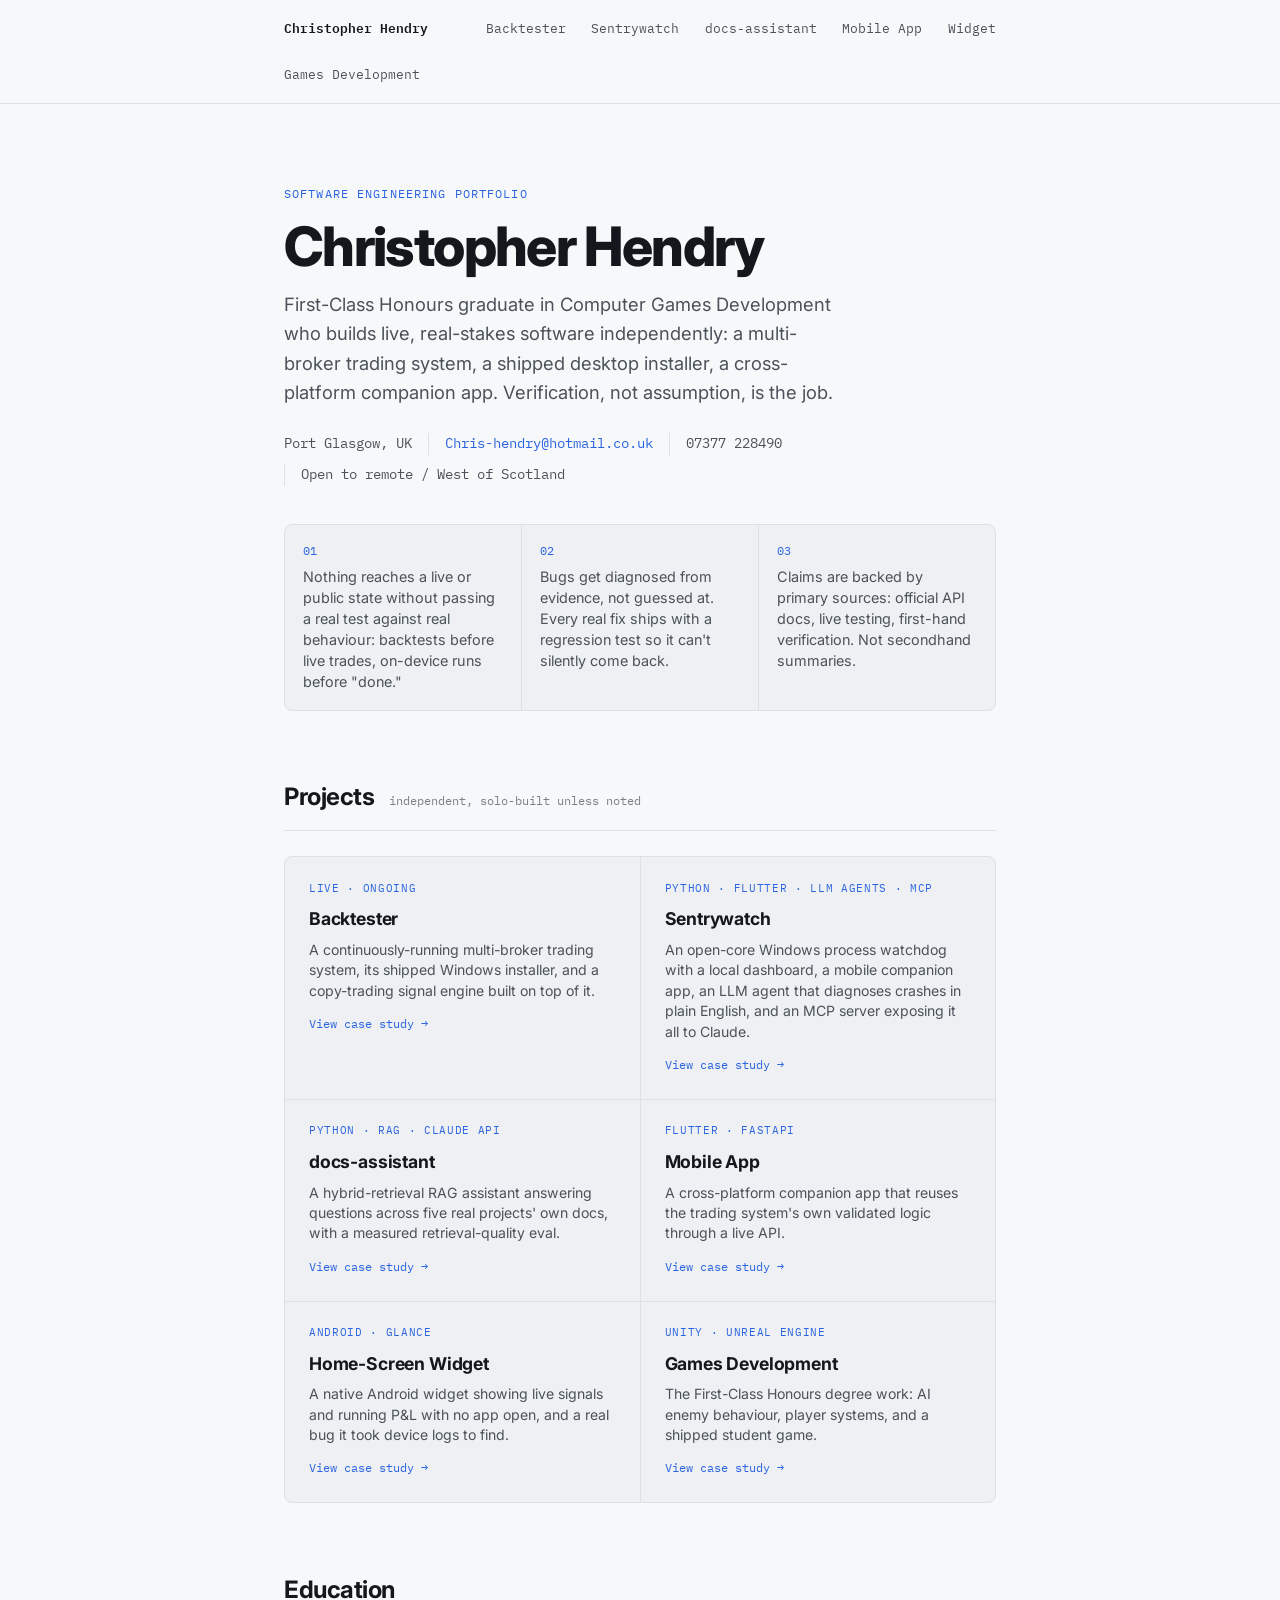
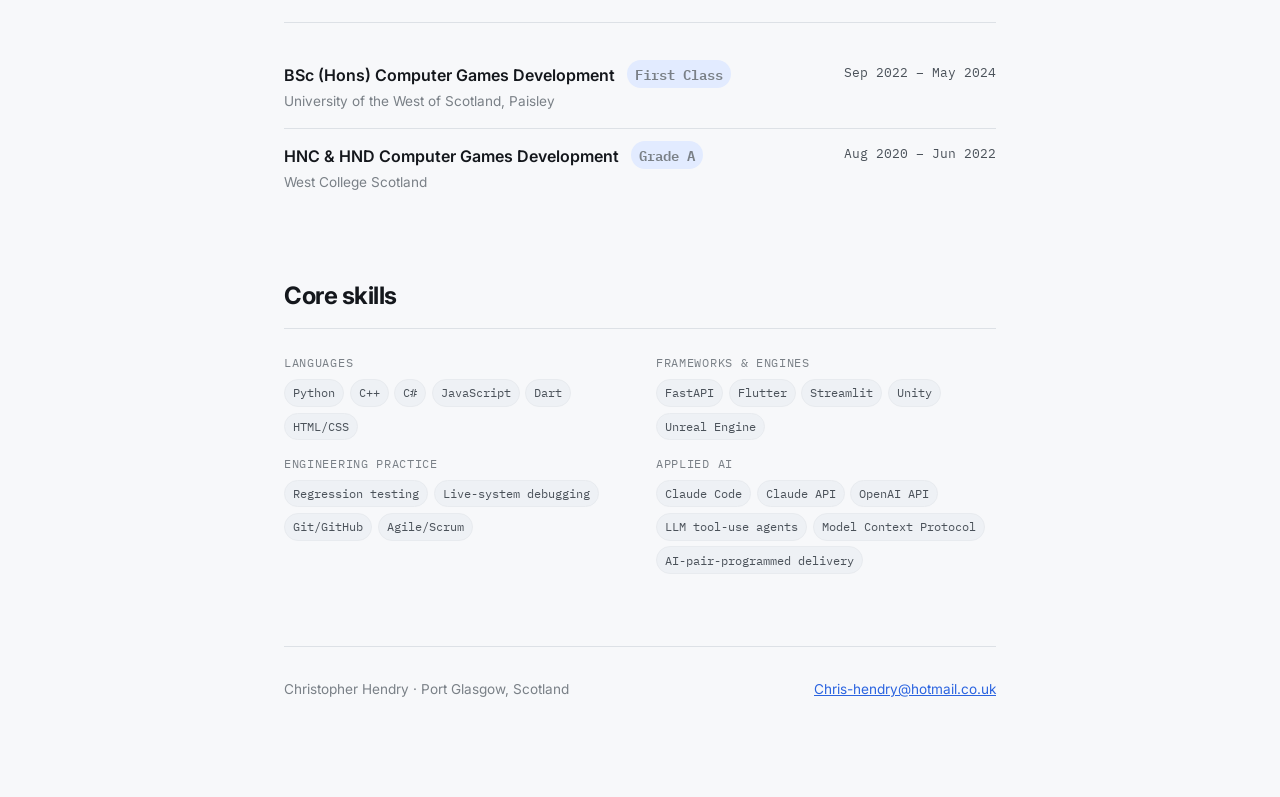
==== commit 6c09e0ab: "Add docs-assistant as its own case study page New page for the hybrid-retrieval RAG assistant: Chrom" ====
--- a/index.html
+++ b/index.html
@@ -14,6 +14,7 @@
     <a class="brand" href="index.html">Christopher Hendry</a>
     <a href="backtester.html">Backtester</a>
     <a href="sentrywatch.html">Sentrywatch</a>
+    <a href="docs-assistant.html">docs-assistant</a>
     <a href="mobile-app.html">Mobile App</a>
     <a href="widget.html">Widget</a>
     <a href="games-development.html">Games Development</a>
@@ -66,6 +67,12 @@
         <div class="tag-line">Python · Flutter · LLM Agents · MCP</div>
         <h3>Sentrywatch</h3>
         <p>An open-core Windows process watchdog with a local dashboard, a mobile companion app, an LLM agent that diagnoses crashes in plain English, and an MCP server exposing it all to Claude.</p>
+        <span class="go">View case study →</span>
+      </a>
+      <a class="project-card" href="docs-assistant.html">
+        <div class="tag-line">Python · RAG · Claude API</div>
+        <h3>docs-assistant</h3>
+        <p>A hybrid-retrieval RAG assistant answering questions across five real projects' own docs, with a measured retrieval-quality eval.</p>
         <span class="go">View case study →</span>
       </a>
       <a class="project-card" href="mobile-app.html">
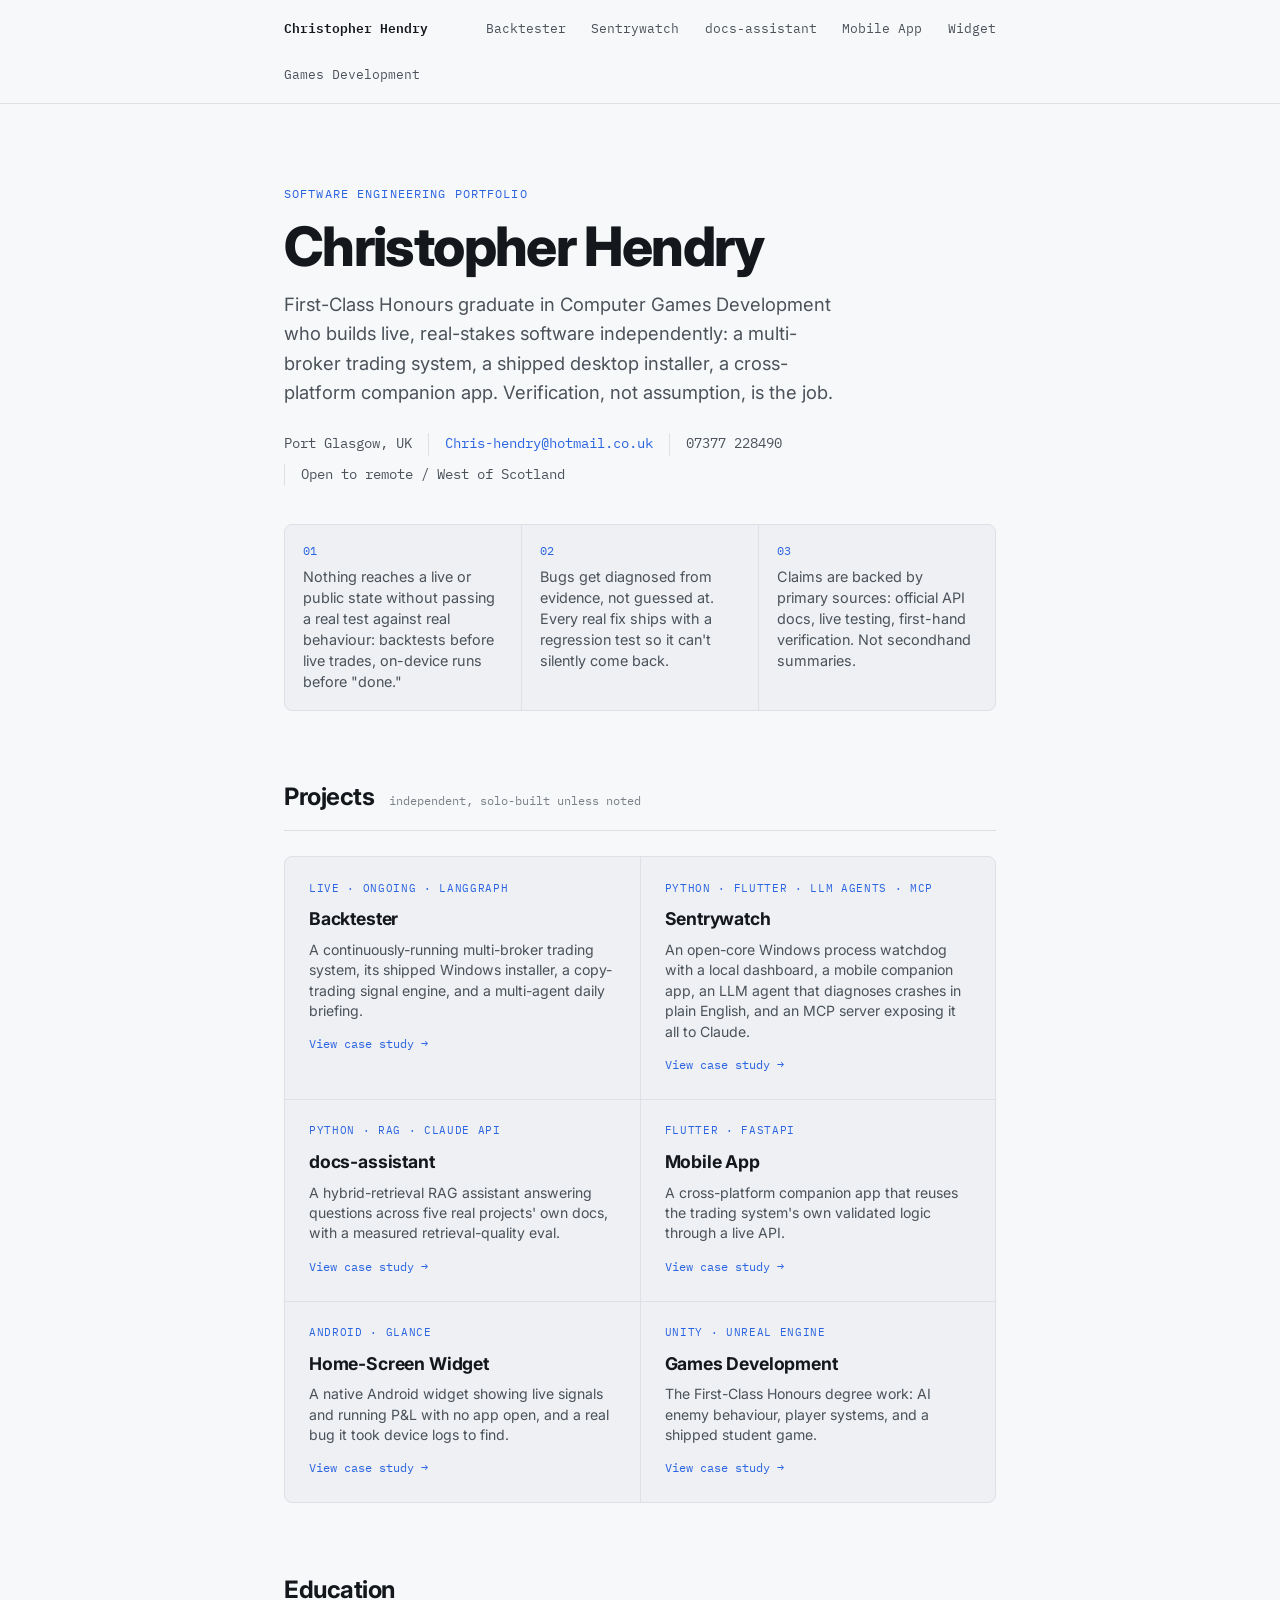
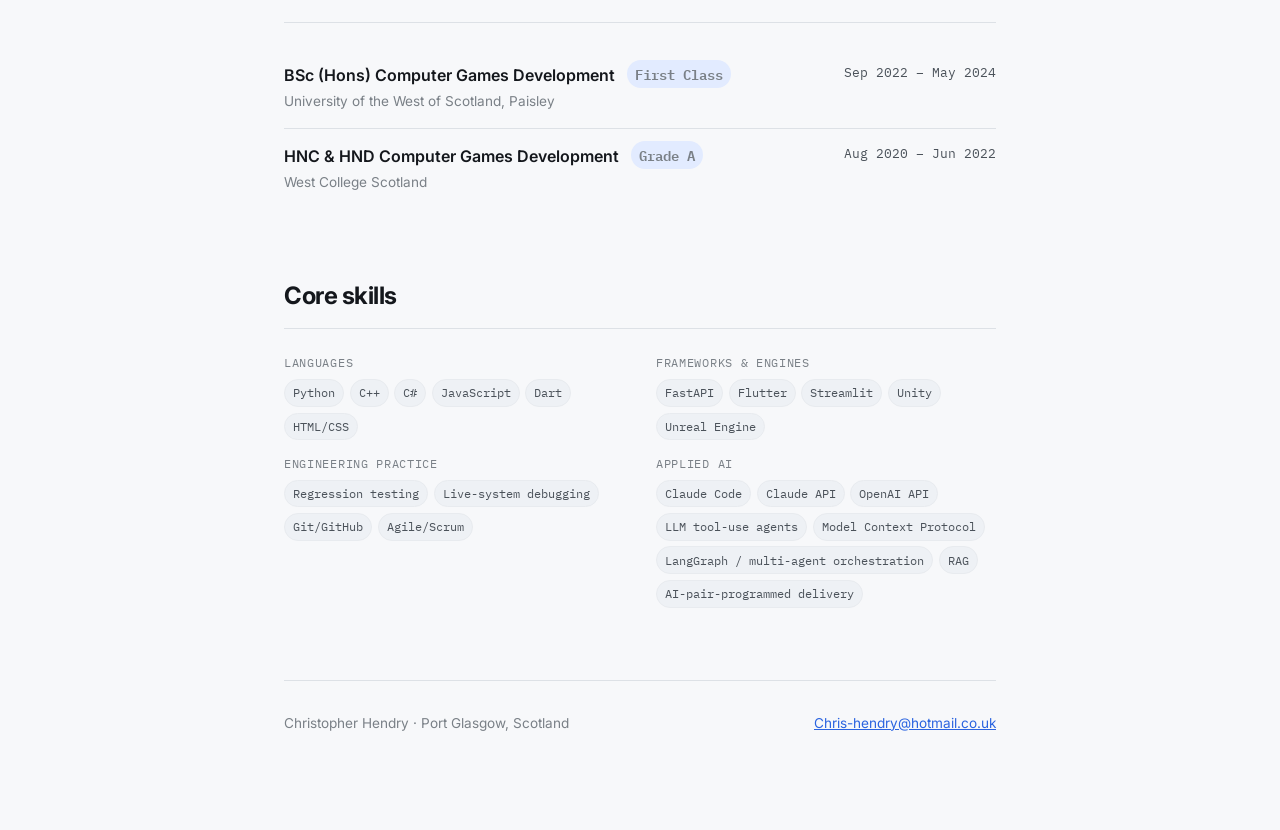
==== commit cb0c0a52: "Add the multi-agent daily briefing to the Backtester case study New case block: a real LangGraph fan" ====
--- a/index.html
+++ b/index.html
@@ -58,9 +58,9 @@
 
     <div class="project-grid">
       <a class="project-card" href="backtester.html">
-        <div class="tag-line">Live · Ongoing</div>
+        <div class="tag-line">Live · Ongoing · LangGraph</div>
         <h3>Backtester</h3>
-        <p>A continuously-running multi-broker trading system, its shipped Windows installer, and a copy-trading signal engine built on top of it.</p>
+        <p>A continuously-running multi-broker trading system, its shipped Windows installer, a copy-trading signal engine, and a multi-agent daily briefing.</p>
         <span class="go">View case study →</span>
       </a>
       <a class="project-card" href="sentrywatch.html">
@@ -125,7 +125,7 @@
       </div>
       <div>
         <div class="group-label">Applied AI</div>
-        <div class="tags"><span>Claude Code</span><span>Claude API</span><span>OpenAI API</span><span>LLM tool-use agents</span><span>Model Context Protocol</span><span>AI-pair-programmed delivery</span></div>
+        <div class="tags"><span>Claude Code</span><span>Claude API</span><span>OpenAI API</span><span>LLM tool-use agents</span><span>Model Context Protocol</span><span>LangGraph / multi-agent orchestration</span><span>RAG</span><span>AI-pair-programmed delivery</span></div>
       </div>
     </div>
   </section>
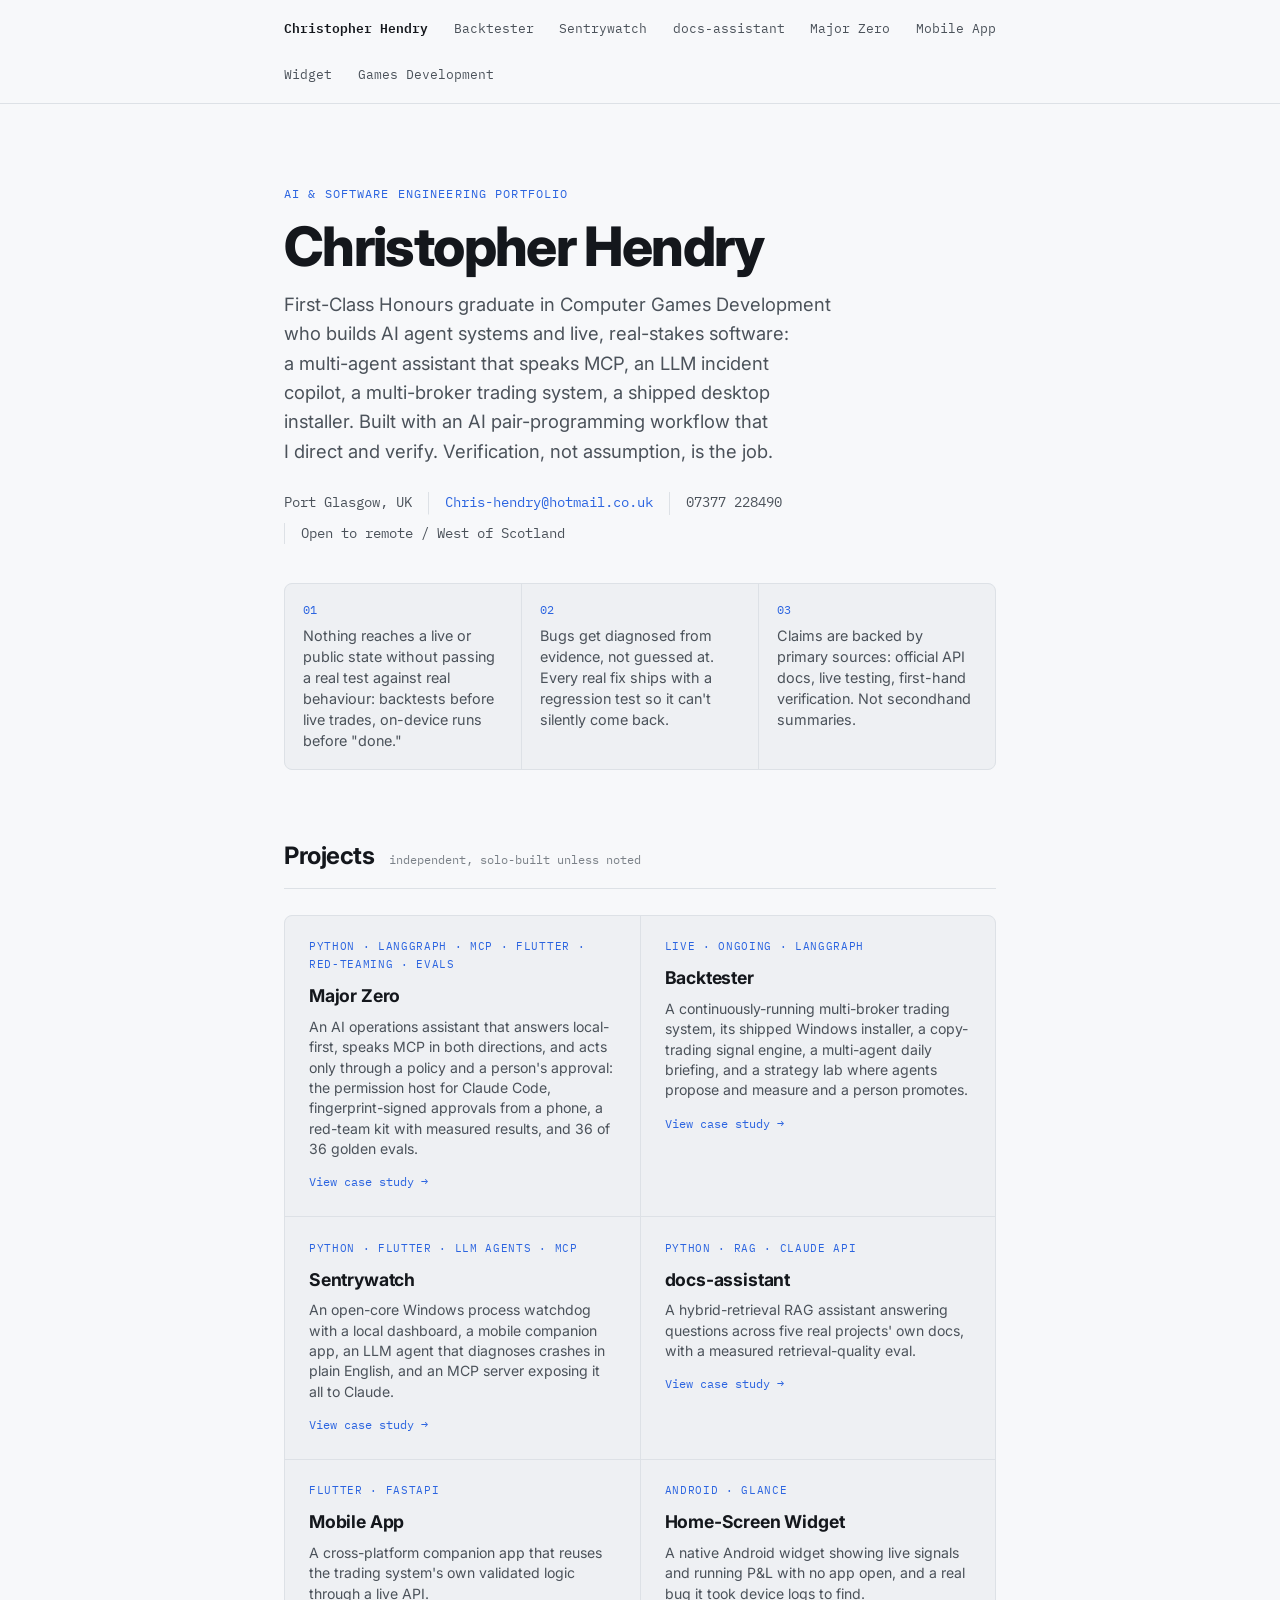
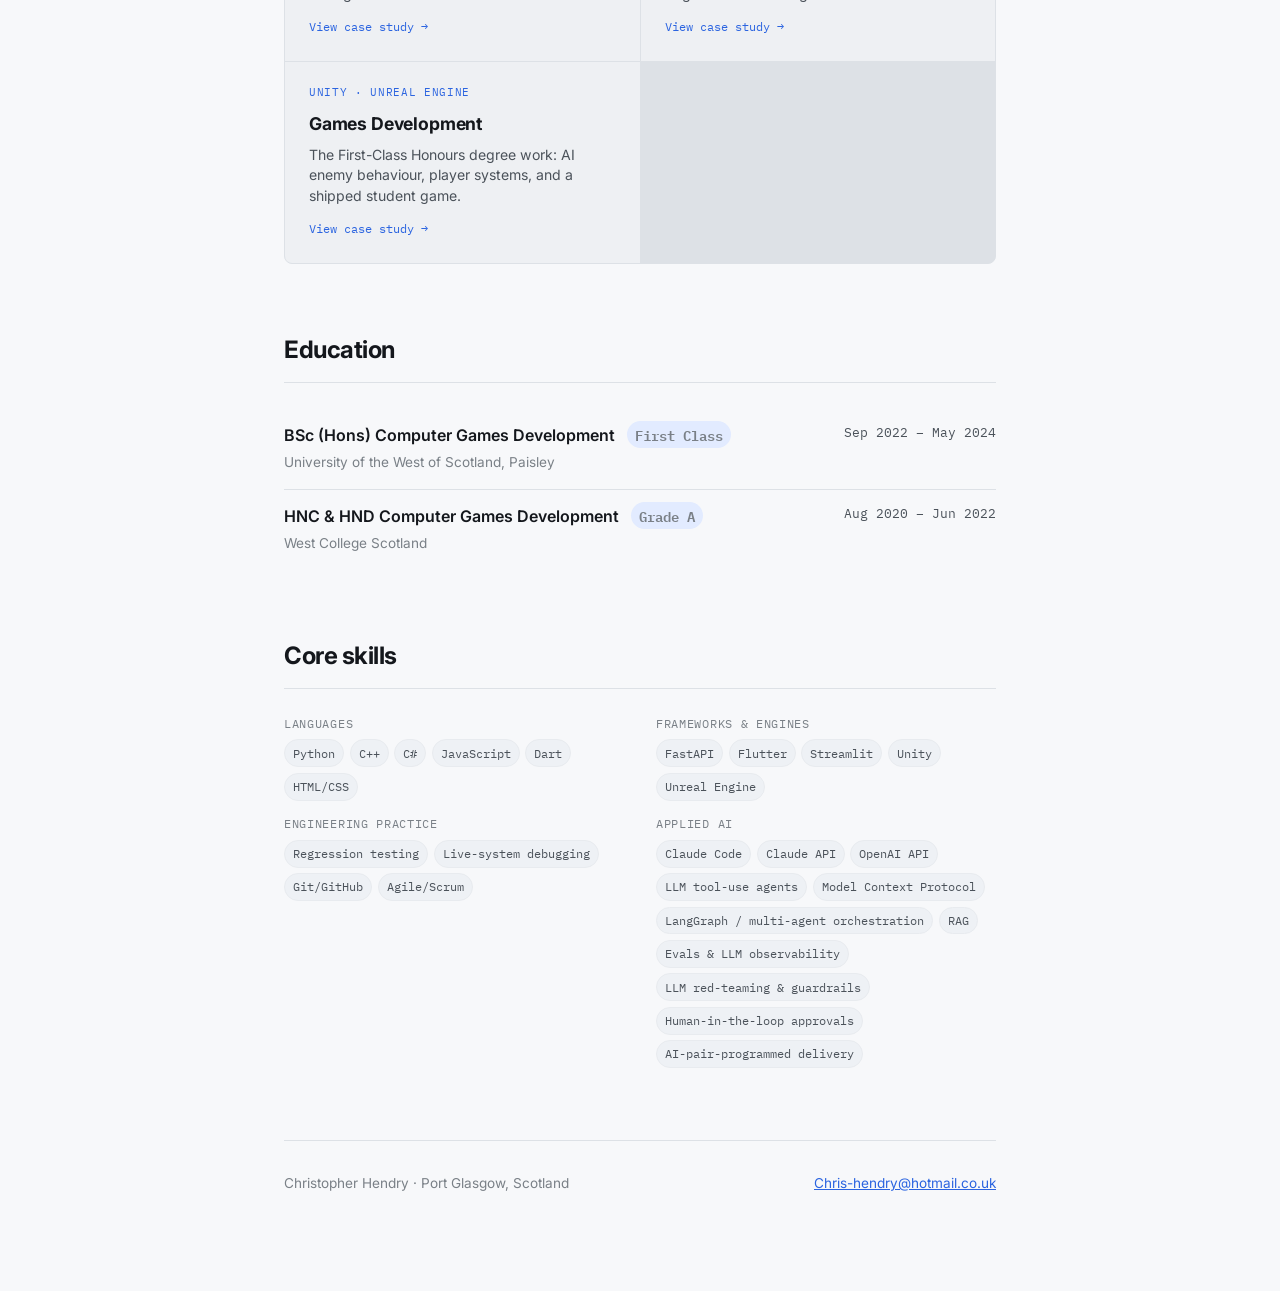
==== commit bc17231c: "Portfolio: Major Zero case study brought up to date, strategy lab case, home page major-zero.html: f" ====
--- a/index.html
+++ b/index.html
@@ -4,7 +4,7 @@
 <meta charset="utf-8">
 <meta name="viewport" content="width=device-width, initial-scale=1">
 <title>Christopher Hendry</title>
-<meta name="description" content="Software engineering portfolio: a live multi-broker trading system, a shipped desktop installer, a mobile companion app, and games development work.">
+<meta name="description" content="Software engineering portfolio: a live multi-broker trading system, an open-core Windows process watchdog with an LLM incident agent and MCP server, a RAG documentation assistant, Major Zero (a multi-agent AI operations assistant with MCP, human-approved actions, red-teaming and a local-first brain), a strategy research lab, a Flutter companion app and Android home-screen widget, and games development work.">
 <link rel="stylesheet" href="styles.css">
 </head>
 <body>
@@ -15,6 +15,7 @@
     <a href="backtester.html">Backtester</a>
     <a href="sentrywatch.html">Sentrywatch</a>
     <a href="docs-assistant.html">docs-assistant</a>
+    <a href="major-zero.html">Major Zero</a>
     <a href="mobile-app.html">Mobile App</a>
     <a href="widget.html">Widget</a>
     <a href="games-development.html">Games Development</a>
@@ -24,9 +25,9 @@
 <div class="wrap">
 
   <header class="hero">
-    <p class="eyebrow">Software Engineering Portfolio</p>
+    <p class="eyebrow">AI &amp; Software Engineering Portfolio</p>
     <h1>Christopher Hendry</h1>
-    <p class="tagline">First-Class Honours graduate in Computer Games Development who builds live, real-stakes software independently: a multi-broker trading system, a shipped desktop installer, a cross-platform companion app. Verification, not assumption, is the job.</p>
+    <p class="tagline">First-Class Honours graduate in Computer Games Development who builds AI agent systems and live, real-stakes software: a multi-agent assistant that speaks MCP, an LLM incident copilot, a multi-broker trading system, a shipped desktop installer. Built with an AI pair-programming workflow that I direct and verify. Verification, not assumption, is the job.</p>
     <div class="contact-row">
       <span>Port Glasgow, UK</span>
       <a href="mailto:Chris-hendry@hotmail.co.uk">Chris-hendry@hotmail.co.uk</a>
@@ -57,10 +58,16 @@
     </div>
 
     <div class="project-grid">
+      <a class="project-card" href="major-zero.html">
+        <div class="tag-line">Python · LangGraph · MCP · Flutter · Red-teaming · Evals</div>
+        <h3>Major Zero</h3>
+        <p>An AI operations assistant that answers local-first, speaks MCP in both directions, and acts only through a policy and a person's approval: the permission host for Claude Code, fingerprint-signed approvals from a phone, a red-team kit with measured results, and 36 of 36 golden evals.</p>
+        <span class="go">View case study →</span>
+      </a>
       <a class="project-card" href="backtester.html">
         <div class="tag-line">Live · Ongoing · LangGraph</div>
         <h3>Backtester</h3>
-        <p>A continuously-running multi-broker trading system, its shipped Windows installer, a copy-trading signal engine, and a multi-agent daily briefing.</p>
+        <p>A continuously-running multi-broker trading system, its shipped Windows installer, a copy-trading signal engine, a multi-agent daily briefing, and a strategy lab where agents propose and measure and a person promotes.</p>
         <span class="go">View case study →</span>
       </a>
       <a class="project-card" href="sentrywatch.html">
@@ -125,7 +132,7 @@
       </div>
       <div>
         <div class="group-label">Applied AI</div>
-        <div class="tags"><span>Claude Code</span><span>Claude API</span><span>OpenAI API</span><span>LLM tool-use agents</span><span>Model Context Protocol</span><span>LangGraph / multi-agent orchestration</span><span>RAG</span><span>AI-pair-programmed delivery</span></div>
+        <div class="tags"><span>Claude Code</span><span>Claude API</span><span>OpenAI API</span><span>LLM tool-use agents</span><span>Model Context Protocol</span><span>LangGraph / multi-agent orchestration</span><span>RAG</span><span>Evals &amp; LLM observability</span><span>LLM red-teaming &amp; guardrails</span><span>Human-in-the-loop approvals</span><span>AI-pair-programmed delivery</span></div>
       </div>
     </div>
   </section>
